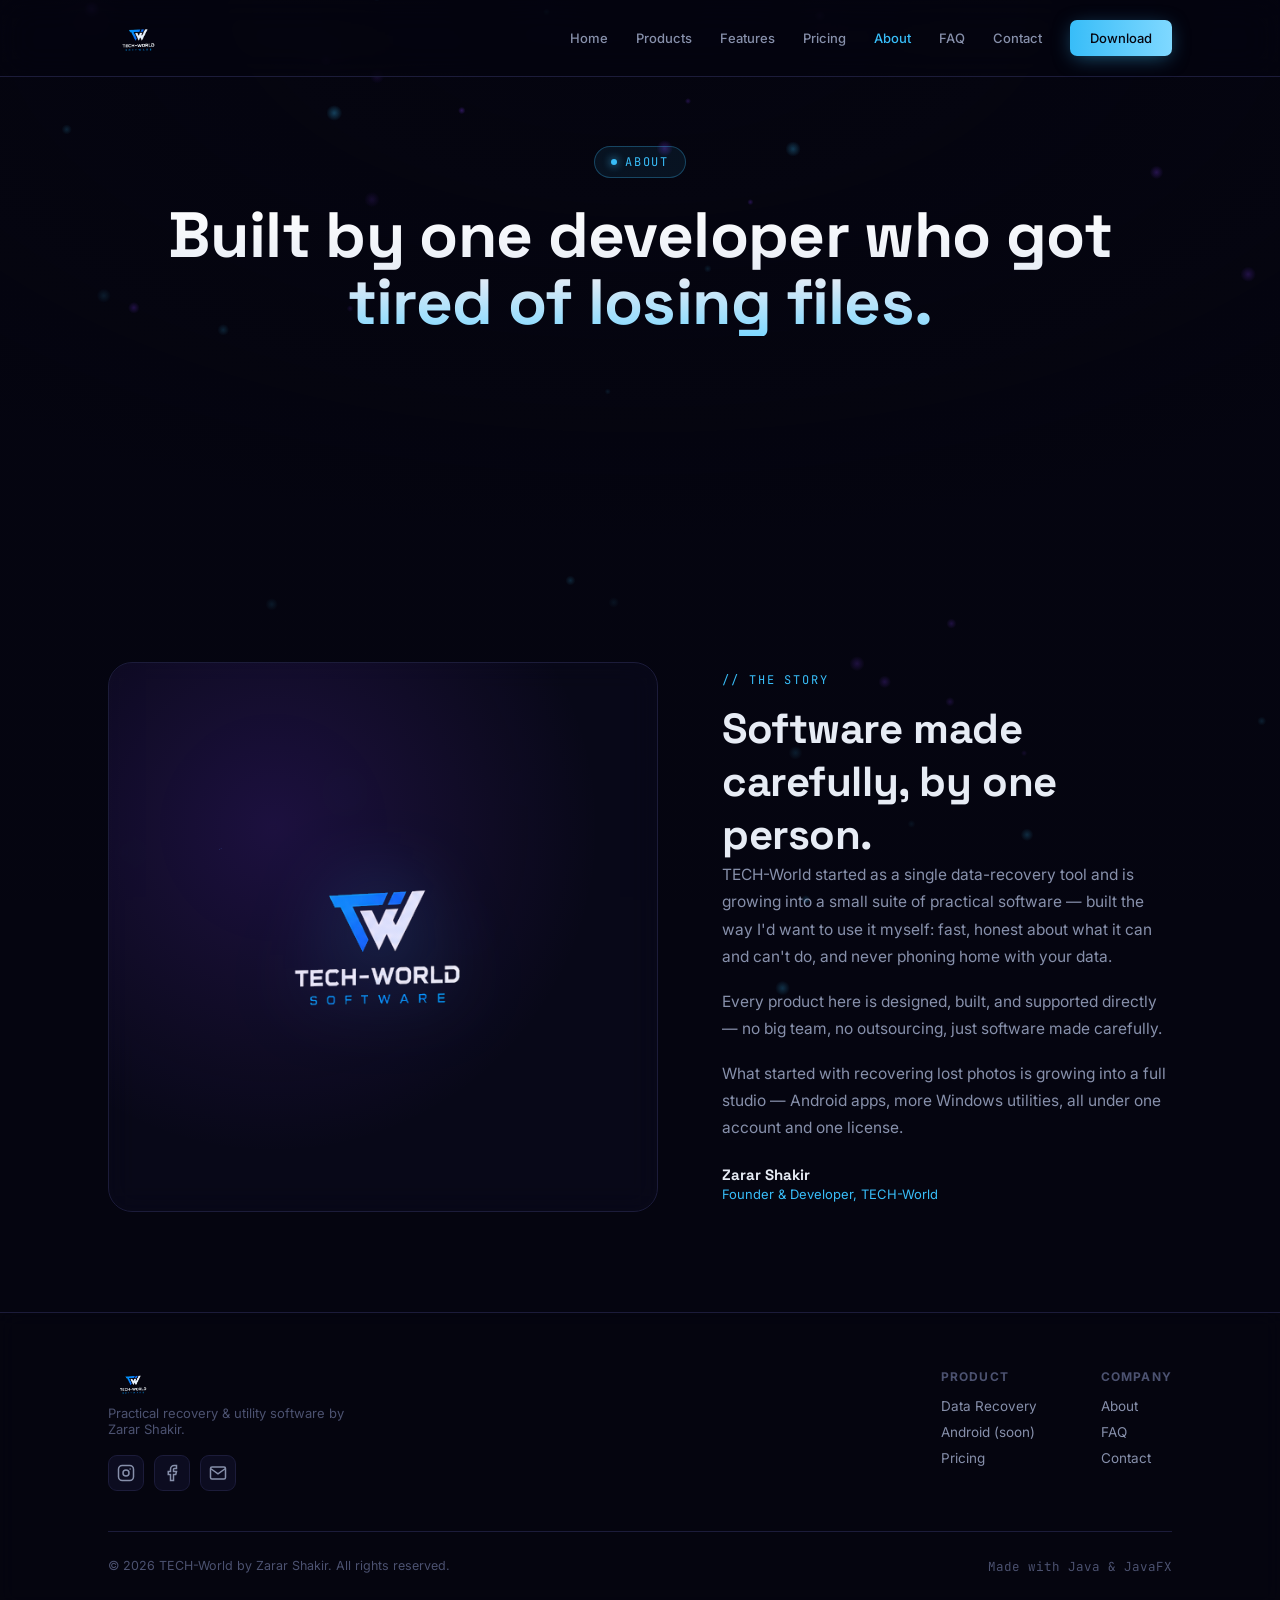
==== about.html @ 074204c4 "Add files via upload" ====
<!DOCTYPE html>
<html lang="en">
<head>
<meta charset="UTF-8" />
<meta name="viewport" content="width=device-width, initial-scale=1.0" />
<title>About — TECH-WORLD</title>
<meta name="description" content="About Zarar Shakir and TECH-World." />
<link rel="stylesheet" href="styles.css" />

</head>
<body>
<canvas id="neuralCanvas"></canvas>
<div class="page-vignette"></div>
<nav>
  <div class="wrap">
    <a href="index.html" class="nav-brand">
      <img src="logo-tw.png" alt="TECH-WORLD logo" />
    </a>
    <button class="nav-toggle" onclick="toggleNav()">&#9776;</button>
    <div class="nav-links">
      <a href="index.html">Home</a>
      <a href="products.html">Products</a>
      <a href="features.html">Features</a>
      <a href="pricing.html">Pricing</a>
      <a href="about.html" class="active">About</a>
      <a href="faq.html">FAQ</a>
      <a href="contact.html">Contact</a>
      <a href="download.html" class="nav-cta">Download</a>
    </div>
  </div>
</nav>

<section class="page-hero">
  <div class="wrap">
    <div class="eyebrow reveal"><span class="dot"></span> ABOUT</div>
    <h1 class="reveal">Built by one developer who got tired of losing files.</h1>
  </div>
</section>
<section>
  <div class="wrap">
    <div class="about-wrap">
      <div class="about-visual reveal-l">
        <img src="logo-tw.png" alt="TECH-WORLD emblem" />
      </div>
      <div class="about-text reveal-r">
        <span class="section-label">// The story</span>
        <h2 class="section-title">Software made carefully, by one person.</h2>
        <p>TECH-World started as a single data-recovery tool and is growing into a small suite of practical software — built the way I'd want to use it myself: fast, honest about what it can and can't do, and never phoning home with your data.</p>
        <p>Every product here is designed, built, and supported directly — no big team, no outsourcing, just software made carefully.</p>
        <p>What started with recovering lost photos is growing into a full studio — Android apps, more Windows utilities, all under one account and one license.</p>
        <div class="name">Zarar Shakir</div>
        <div class="role">Founder &amp; Developer, TECH-World</div>
      </div>
    </div>
  </div>
</section>

<footer>
  <div class="wrap">
    <div class="footer-top">
      <div>
        <a href="index.html" class="footer-brand">
          <img src="logo-tw.png" alt="TECH-WORLD logo" />
        </a>
        <p class="footer-tagline">Practical recovery &amp; utility software by Zarar Shakir.</p>
        <div class="social-row">
          <a href="https://www.instagram.com/techworld._official?utm_source=ig_web_button_share_sheet&igsh=ZDNlZDc0MzIxNw==" target="_blank" rel="noopener" class="social-icon" aria-label="Instagram" title="Instagram">
            <svg width="18" height="18" viewBox="0 0 24 24" fill="none" stroke="currentColor" stroke-width="2"><rect x="2" y="2" width="20" height="20" rx="5"/><circle cx="12" cy="12" r="4"/><circle cx="17.5" cy="6.5" r="1" fill="currentColor" stroke="none"/></svg>
          </a>
          <a href="https://web.facebook.com/zarar.waleed.2025" target="_blank" rel="noopener" class="social-icon" aria-label="Facebook" title="Facebook">
            <svg width="18" height="18" viewBox="0 0 24 24" fill="none" stroke="currentColor" stroke-width="2"><path d="M18 2h-3a5 5 0 0 0-5 5v3H7v4h3v8h4v-8h3l1-4h-4V7a1 1 0 0 1 1-1h3z"/></svg>
          </a>
          <a href="mailto:techworld.official@outlook.com" class="social-icon" aria-label="Email" title="Email">
            <svg width="18" height="18" viewBox="0 0 24 24" fill="none" stroke="currentColor" stroke-width="2"><rect x="2" y="4" width="20" height="16" rx="2"/><path d="M2 6l10 7 10-7"/></svg>
          </a>
        </div>
      </div>
      <div class="footer-cols">
        <div class="footer-col">
          <h5>Product</h5>
          <a href="recovery.html">Data Recovery</a>
          <a href="android.html">Android (soon)</a>
          <a href="pricing.html">Pricing</a>
        </div>
        <div class="footer-col">
          <h5>Company</h5>
          <a href="about.html">About</a>
          <a href="faq.html">FAQ</a>
          <a href="mailto:techworld.official@outlook.com">Contact</a>
        </div>
      </div>
    </div>
    <div class="footer-bottom">
      <span>&copy; 2026 TECH-World by Zarar Shakir. All rights reserved.</span>
      <span class="mono">Made with Java &amp; JavaFX</span>
    </div>
  </div>
</footer>
<script src="main.js"></script>
</body>
</html>
---- styles.css ----
@import url('https://fonts.googleapis.com/css2?family=Space+Grotesk:wght@400;500;600;700;800&family=Inter:wght@400;500;600;700&family=JetBrains+Mono:wght@400;500&display=swap');

:root{
  --void: #050510; --panel: rgba(11,11,32,0.55); --panel-solid: #0b0b20;
  --panel-2: rgba(16,16,42,0.65); --line: #1c1c3a;
  --teal: #38bdf8; --teal-soft: #7fd8ff; --indigo: #7c3aed; --amber: #f5a524;
  --ink: #e7ecf5; --ink-dim: #8790ab; --ink-faint: #4c5270;
}
*{ margin:0; padding:0; box-sizing:border-box; }
html{ scroll-behavior:smooth; }
body{ background:var(--void); color:var(--ink); font-family:'Inter', sans-serif; overflow-x:hidden;
  animation:pageFadeIn .6s ease; }
@keyframes pageFadeIn{ from{ opacity:0; } to{ opacity:1; } }
::selection{ background:var(--teal); color:var(--void); }
a{ color:inherit; text-decoration:none; }
img{ max-width:100%; display:block; }
button{ font-family:inherit; }
h1,h2,h3{ font-family:'Space Grotesk', sans-serif; letter-spacing:-0.01em; }
.mono{ font-family:'JetBrains Mono', monospace; }
.wrap{ max-width:1120px; margin:0 auto; padding:0 28px; position:relative; z-index:2; }

#neuralCanvas{ position:fixed; inset:0; z-index:0; pointer-events:none; }
.page-vignette{ position:fixed; inset:0; z-index:1; pointer-events:none;
  background:radial-gradient(ellipse 80% 60% at 50% 0%, rgba(5,5,16,0) 0%, rgba(5,5,16,0.5) 100%); }

nav{ position:fixed; top:0; left:0; right:0; z-index:50; background:rgba(5,5,16,0.55);
  backdrop-filter:blur(16px); border-bottom:1px solid var(--line); }
nav .wrap{ display:flex; align-items:center; justify-content:space-between; height:76px; }
.nav-brand{ display:flex; align-items:center; gap:10px; }
.nav-brand img{ height:34px; width:auto; }
.nav-links{ display:flex; gap:28px; align-items:center; }
.nav-links a{ font-size:13px; color:var(--ink-dim); font-weight:500; transition:color .18s; white-space:nowrap; }
.nav-links a:hover, .nav-links a.active{ color:var(--teal); }
.nav-cta{ background:linear-gradient(90deg, var(--teal), var(--teal-soft)); color:var(--void) !important;
  font-weight:700; font-size:13px; padding:10px 20px; border-radius:7px;
  box-shadow:0 4px 20px -4px rgba(56,189,248,0.5); }
.nav-toggle{ display:none; background:none; border:1px solid var(--line); color:var(--ink); width:38px; height:38px; border-radius:8px; font-size:16px; cursor:pointer; }
@media (max-width:900px){
  .nav-links{ display:none; position:fixed; top:76px; left:0; right:0; background:var(--panel-solid);
    flex-direction:column; padding:20px 28px; border-bottom:1px solid var(--line); gap:16px; }
  .nav-links.open{ display:flex; }
  .nav-toggle{ display:block; }
}

.page-hero{ position:relative; min-height:52vh; display:flex; align-items:center; padding-top:76px; }
.page-hero .wrap{ padding:70px 28px; text-align:center; }
.eyebrow{ display:inline-flex; align-items:center; gap:8px; font-family:'JetBrains Mono', monospace;
  font-size:12px; letter-spacing:0.14em; color:var(--teal); text-transform:uppercase;
  background:rgba(56,189,248,0.08); border:1px solid rgba(56,189,248,0.3); padding:7px 16px;
  border-radius:20px; margin-bottom:24px; animation:floaty 4s ease-in-out infinite; }
.eyebrow .dot{ width:6px; height:6px; border-radius:50%; background:var(--teal); box-shadow:0 0 8px var(--teal); animation:pulse 1.6s infinite; }
@keyframes pulse{ 0%,100%{opacity:1;} 50%{opacity:.3;} }
@keyframes floaty{ 0%,100%{ transform:translateY(0); } 50%{ transform:translateY(-6px); } }

.page-hero h1{ font-size:clamp(36px, 6vw, 64px); font-weight:800; line-height:1.05;
  background:linear-gradient(180deg, #fff 0%, var(--ink) 55%, var(--teal-soft) 100%);
  -webkit-background-clip:text; background-clip:text; color:transparent; }
.page-hero .sub{ max-width:620px; margin:22px auto 0; font-size:16.5px; line-height:1.65; color:var(--ink-dim); }

.hero{ position:relative; min-height:100vh; display:flex; align-items:center; }
.hero .wrap{ padding-top:100px; padding-bottom:80px; text-align:center; }
.hero h1{ font-size:clamp(42px, 7vw, 84px); font-weight:800; line-height:1.02;
  background:linear-gradient(180deg, #fff 0%, var(--ink) 55%, var(--teal-soft) 100%);
  -webkit-background-clip:text; background-clip:text; color:transparent; }
.hero .sub{ max-width:600px; margin:26px auto 0; font-size:17px; line-height:1.65; color:var(--ink-dim); }
.hero-stats{ display:flex; gap:48px; justify-content:center; margin-top:72px; flex-wrap:wrap; }
.hero-stat b{ display:block; font-family:'Space Grotesk',sans-serif; font-size:26px; color:var(--ink); }
.hero-stat span{ font-size:12px; color:var(--ink-faint); text-transform:uppercase; letter-spacing:0.08em; }

.scroll-hint{ position:absolute; bottom:36px; left:50%; transform:translateX(-50%); text-align:center;
  cursor:pointer; opacity:0.75; transition:opacity .2s; }
.scroll-hint:hover{ opacity:1; }
.scroll-hint span{ font-size:11px; color:var(--ink-faint); text-transform:uppercase; letter-spacing:0.1em; display:block; margin-bottom:8px; }
.scroll-hint kbd{ background:var(--panel-2); border:1px solid var(--line); border-radius:4px; padding:2px 7px; font-family:'JetBrains Mono',monospace; color:var(--teal); }
.scroll-hint-arrow{ color:var(--teal); font-size:14px; animation:bounce 1.8s ease-in-out infinite; }
@keyframes bounce{ 0%,100%{ transform:translateY(0); } 50%{ transform:translateY(8px); } }

.slide-transition-overlay{ position:fixed; inset:0; z-index:200; background:var(--void); opacity:0;
  pointer-events:none; transition:opacity .35s ease; }
.slide-transition-overlay.active{ opacity:1; }

.hero-ctas{ display:flex; gap:16px; justify-content:center; margin-top:40px; flex-wrap:wrap; }
.btn-primary, .btn-ghost{ font-weight:600; font-size:14.5px; padding:15px 32px; border-radius:8px;
  cursor:pointer; display:inline-flex; align-items:center; gap:8px;
  transition:transform .25s ease, box-shadow .25s ease; border:none; }
.btn-primary{ background:linear-gradient(90deg, var(--teal), var(--teal-soft)); color:var(--void);
  box-shadow:0 0 0 1px rgba(56,189,248,0.4), 0 8px 30px -8px rgba(56,189,248,0.6); }
.btn-primary:hover{ transform:translateY(-3px) scale(1.02); box-shadow:0 0 0 1px rgba(56,189,248,0.6), 0 16px 40px -8px rgba(56,189,248,0.8); }
.btn-ghost{ background:rgba(255,255,255,0.03); border:1px solid var(--line) !important; color:var(--ink); }
.btn-ghost:hover{ border-color:var(--teal) !important; color:var(--teal); transform:translateY(-2px); }

.reveal{ opacity:0; transform:translateY(28px); transition:opacity .7s ease, transform .7s ease; }
.reveal.in{ opacity:1; transform:translateY(0); }
.reveal-l{ opacity:0; transform:translateX(-32px); transition:opacity .7s ease, transform .7s ease; }
.reveal-l.in{ opacity:1; transform:translateX(0); }
.reveal-r{ opacity:0; transform:translateX(32px); transition:opacity .7s ease, transform .7s ease; }
.reveal-r.in{ opacity:1; transform:translateX(0); }

section{ position:relative; padding:100px 0; }
.section-label{ font-family:'JetBrains Mono', monospace; font-size:12px; letter-spacing:0.16em;
  color:var(--teal); text-transform:uppercase; margin-bottom:14px; display:block; }
.section-title{ font-size:clamp(28px,4vw,42px); font-weight:700; max-width:640px; }
.section-desc{ color:var(--ink-dim); font-size:16px; max-width:560px; margin-top:16px; line-height:1.6; }
.center{ text-align:center; margin-left:auto; margin-right:auto; }

.products-grid{ display:grid; grid-template-columns:repeat(auto-fit, minmax(320px,1fr)); gap:24px; margin-top:56px; perspective:1200px; }
.product-card{ background:linear-gradient(180deg, var(--panel), var(--panel-2)); backdrop-filter:blur(14px);
  border:1px solid var(--line); border-radius:16px; padding:32px; position:relative; overflow:hidden;
  cursor:pointer; transform-style:preserve-3d; transition:border-color .25s, box-shadow .25s; will-change:transform; }
.product-card:hover{ border-color:rgba(56,189,248,0.45); box-shadow:0 20px 50px -20px rgba(56,189,248,0.35); }
.product-card.featured{ border-color:rgba(56,189,248,0.35); }
.product-card.featured::before{ content:""; position:absolute; top:0; left:0; right:0; height:3px;
  background:linear-gradient(90deg, var(--teal), var(--indigo)); }
.product-icon{ width:52px; height:52px; border-radius:12px; background:var(--panel-2); border:1px solid var(--line);
  display:flex; align-items:center; justify-content:center; font-size:24px; margin-bottom:20px; transform:translateZ(30px); }
.product-card h3{ font-size:20px; margin-bottom:8px; transform:translateZ(20px); }
.product-status{ display:inline-block; font-family:'JetBrains Mono',monospace; font-size:10.5px; letter-spacing:0.1em;
  text-transform:uppercase; padding:4px 10px; border-radius:12px; margin-bottom:14px; }
.status-live{ background:rgba(52,211,153,0.12); color:#34d399; border:1px solid rgba(52,211,153,0.3); }
.status-soon{ background:rgba(245,165,36,0.12); color:var(--amber); border:1px solid rgba(245,165,36,0.3); }
.product-card p{ color:var(--ink-dim); font-size:14px; line-height:1.6; margin-bottom:22px; }
.product-link{ font-size:13.5px; font-weight:600; color:var(--teal); display:inline-flex; align-items:center; gap:6px; }

.features-grid{ display:grid; grid-template-columns:repeat(auto-fit, minmax(260px,1fr)); gap:1px; margin-top:56px;
  background:var(--line); border:1px solid var(--line); border-radius:16px; overflow:hidden; }
.feature-item{ background:rgba(5,5,16,0.55); backdrop-filter:blur(10px); padding:30px 26px; transition:background .25s, transform .25s; }
.feature-item:hover{ background:rgba(11,11,32,0.75); transform:translateY(-3px); }
.feature-item .f-icon{ font-size:26px; margin-bottom:14px; }
.feature-item h4{ font-size:15px; font-weight:600; margin-bottom:8px; }
.feature-item p{ font-size:13.5px; color:var(--ink-dim); line-height:1.6; }

.pricing-grid{ display:grid; grid-template-columns:repeat(auto-fit, minmax(300px,1fr)); gap:24px; margin-top:56px; }
.price-card{ background:var(--panel); backdrop-filter:blur(14px); border:1px solid var(--line); border-radius:16px;
  padding:36px; transition:transform .25s; position:relative; }
.price-card:hover{ transform:translateY(-4px); }
.price-card.highlight{ border-color:var(--teal); background:linear-gradient(180deg, rgba(56,189,248,0.08), var(--panel) 60%); }
.price-badge{ position:absolute; top:-13px; left:36px; background:var(--teal); color:var(--void); font-size:11px;
  font-weight:700; padding:4px 12px; border-radius:12px; letter-spacing:0.04em; }
.price-card h3{ font-size:18px; margin-bottom:6px; }
.price-card .price{ font-family:'Space Grotesk',sans-serif; font-size:36px; font-weight:700; margin:18px 0 4px; }
.price-card .price span{ font-size:14px; color:var(--ink-dim); font-weight:500; }
.price-card ul{ list-style:none; margin-top:24px; display:flex; flex-direction:column; gap:12px; }
.price-card li{ font-size:14px; color:var(--ink-dim); display:flex; align-items:flex-start; gap:10px; }
.price-card li b{ color:var(--ink); font-weight:500; }
.check{ color:var(--teal); flex-shrink:0; }

/* subscription calculator */
.calc-card{ background:var(--panel); backdrop-filter:blur(16px); border:1px solid var(--line); border-radius:20px;
  padding:44px; max-width:560px; margin:56px auto 0; }
.duration-options{ display:grid; grid-template-columns:repeat(2, 1fr); gap:12px; margin:24px 0 32px; }
.duration-opt{ background:var(--panel-2); border:1px solid var(--line); border-radius:12px; padding:16px;
  text-align:center; cursor:pointer; transition:.2s; }
.duration-opt:hover{ border-color:rgba(56,189,248,0.4); }
.duration-opt.selected{ border-color:var(--teal); background:rgba(56,189,248,0.1); }
.duration-opt .d-label{ font-weight:600; font-size:14px; }
.duration-opt .d-save{ font-size:11px; color:var(--amber); margin-top:4px; }
.calc-total{ text-align:center; padding:28px 0; border-top:1px solid var(--line); border-bottom:1px solid var(--line); margin-bottom:28px; }
.calc-total .amount{ font-family:'Space Grotesk',sans-serif; font-size:48px; font-weight:800; color:var(--teal); }
.calc-total .period{ font-size:13px; color:var(--ink-dim); margin-top:6px; }

.about-wrap{ display:grid; grid-template-columns:1.1fr 0.9fr; gap:64px; align-items:center; margin-top:56px; }
.about-visual{ aspect-ratio:1; border-radius:24px; background:var(--panel); backdrop-filter:blur(14px);
  border:1px solid var(--line); display:flex; align-items:center; justify-content:center; position:relative; overflow:hidden; }
.about-visual img{ width:60%; filter:drop-shadow(0 0 40px rgba(56,189,248,0.35)); }
.about-visual::after{ content:""; position:absolute; inset:0;
  background:radial-gradient(circle at 30% 30%, rgba(124,58,237,0.18), transparent 60%); }
.about-text p{ color:var(--ink-dim); font-size:15.5px; line-height:1.75; margin-bottom:18px; }
.about-text .name{ font-family:'Space Grotesk',sans-serif; font-size:15px; font-weight:700; color:var(--ink); margin-top:24px; }
.about-text .role{ font-size:13px; color:var(--teal); margin-top:2px; }
@media (max-width:820px){ .about-wrap{ grid-template-columns:1fr; } }

.faq-list{ max-width:760px; margin:56px auto 0; display:flex; flex-direction:column; gap:12px; }
.faq-item{ background:var(--panel); backdrop-filter:blur(12px); border:1px solid var(--line); border-radius:12px; overflow:hidden; }
.faq-q{ padding:20px 24px; cursor:pointer; display:flex; justify-content:space-between; align-items:center; font-weight:600; font-size:15px; }
.faq-q .arrow{ transition:transform .3s; color:var(--teal); }
.faq-item.open .faq-q .arrow{ transform:rotate(180deg); }
.faq-a{ max-height:0; overflow:hidden; transition:max-height .35s ease; }
.faq-item.open .faq-a{ max-height:220px; }
.faq-a p{ padding:0 24px 20px; color:var(--ink-dim); font-size:14px; line-height:1.65; }

.contact-grid{ display:grid; grid-template-columns:1fr 1fr; gap:48px; margin-top:56px; }
.contact-card{ background:var(--panel); backdrop-filter:blur(14px); border:1px solid var(--line); border-radius:16px; padding:32px; }
.contact-row{ display:flex; align-items:center; gap:16px; padding:16px 0; border-bottom:1px solid var(--line); }
.contact-row:last-child{ border-bottom:none; }
.contact-row .c-icon{ width:44px; height:44px; border-radius:10px; background:var(--panel-2); border:1px solid var(--line);
  display:flex; align-items:center; justify-content:center; flex-shrink:0; }
.contact-row b{ display:block; font-size:14px; }
.contact-row span{ font-size:13px; color:var(--ink-dim); }
.contact-form input, .contact-form textarea{ width:100%; background:var(--panel-2); border:1px solid var(--line);
  border-radius:8px; color:var(--ink); padding:13px; font-family:inherit; font-size:14px; margin-bottom:14px; }
.contact-form textarea{ min-height:120px; resize:vertical; }
.contact-form input:focus, .contact-form textarea:focus{ outline:none; border-color:var(--teal); }
@media (max-width:820px){ .contact-grid{ grid-template-columns:1fr; } }

.download-cards{ display:grid; grid-template-columns:repeat(auto-fit, minmax(280px,1fr)); gap:24px; margin-top:56px; }
.dl-card{ background:var(--panel); backdrop-filter:blur(14px); border:1px solid var(--line); border-radius:16px; padding:36px; text-align:center; transition:transform .25s; }
.dl-card:hover{ transform:translateY(-4px); }
.dl-card .dl-big-icon{ font-size:44px; margin-bottom:18px; }
.dl-card h3{ font-size:19px; margin-bottom:8px; }
.dl-card p{ color:var(--ink-dim); font-size:13.5px; margin-bottom:22px; }

footer{ border-top:1px solid var(--line); padding:56px 0 34px; background:rgba(5,5,16,0.4); backdrop-filter:blur(10px); }
.footer-top{ display:flex; justify-content:space-between; flex-wrap:wrap; gap:32px; margin-bottom:40px; }
.footer-brand{ display:flex; align-items:center; gap:10px; }
.footer-brand img{ height:28px; width:auto; }
.footer-tagline{ color:var(--ink-faint); font-size:13px; margin-top:8px; max-width:260px; }
.social-row{ display:flex; gap:10px; margin-top:18px; }
.social-icon{ width:36px; height:36px; border-radius:9px; background:var(--panel-2); border:1px solid var(--line);
  display:flex; align-items:center; justify-content:center; color:var(--ink-dim); transition:.2s; }
.social-icon:hover{ color:var(--teal); border-color:var(--teal); transform:translateY(-2px); }
.footer-cols{ display:flex; gap:64px; flex-wrap:wrap; }
.footer-col h5{ font-size:12px; text-transform:uppercase; letter-spacing:0.1em; color:var(--ink-faint); margin-bottom:14px; }
.footer-col a{ display:block; font-size:13.5px; color:var(--ink-dim); margin-bottom:10px; }
.footer-col a:hover{ color:var(--teal); }
.footer-bottom{ border-top:1px solid var(--line); padding-top:26px; display:flex; justify-content:space-between;
  flex-wrap:wrap; gap:12px; font-size:12.5px; color:var(--ink-faint); }

.modal-backdrop{ position:fixed; inset:0; z-index:100; background:rgba(2,2,8,0.75); backdrop-filter:blur(6px);
  display:none; align-items:center; justify-content:center; padding:24px; }
.modal-backdrop.open{ display:flex; }
.modal-box{ background:var(--panel-solid); border:1px solid var(--line); border-radius:18px; max-width:640px;
  width:100%; max-height:86vh; overflow-y:auto; position:relative; box-shadow:0 40px 100px -20px rgba(0,0,0,0.7);
  animation:modalIn .35s ease; }
@keyframes modalIn{ from{ opacity:0; transform:scale(0.94) translateY(10px);} to{ opacity:1; transform:scale(1) translateY(0);} }
.modal-close{ position:absolute; top:18px; right:18px; width:34px; height:34px; border-radius:50%;
  background:var(--panel-2); border:1px solid var(--line); color:var(--ink-dim); display:flex; align-items:center;
  justify-content:center; cursor:pointer; font-size:16px; transition:.2s; }
.modal-close:hover{ color:var(--ink); border-color:var(--teal); }
.modal-header{ padding:40px 40px 24px; border-bottom:1px solid var(--line); }
.modal-header .product-icon{ margin-bottom:18px; }
.modal-header h2{ font-size:26px; margin-bottom:10px; }
.modal-header p{ color:var(--ink-dim); font-size:14.5px; line-height:1.65; }
.modal-body{ padding:32px 40px 40px; }
.modal-body h4{ font-size:12px; text-transform:uppercase; letter-spacing:0.1em; color:var(--ink-faint); margin-bottom:14px; }
.modal-feature-list{ list-style:none; display:flex; flex-direction:column; gap:10px; margin-bottom:32px; }
.modal-feature-list li{ font-size:14px; color:var(--ink-dim); display:flex; gap:10px; }
.download-row{ display:flex; gap:14px; flex-wrap:wrap; }
.download-btn{ flex:1; min-width:220px; display:flex; align-items:center; gap:14px; background:var(--panel-2);
  border:1px solid var(--line); border-radius:12px; padding:16px 20px; cursor:pointer; transition:.2s; }
.download-btn:hover{ border-color:var(--teal); transform:translateY(-2px); }
.download-btn.disabled{ opacity:0.45; cursor:not-allowed; }
.download-btn.disabled:hover{ transform:none; border-color:var(--line); }
.download-btn .dl-icon{ font-size:24px; }
.download-btn .dl-text b{ display:block; font-size:14px; }
.download-btn .dl-text span{ font-size:11.5px; color:var(--ink-faint); }

#licenseModal .modal-header{ text-align:center; }
.license-input{ width:100%; background:var(--panel-2); border:1px solid var(--line); border-radius:8px;
  color:var(--ink); padding:14px; font-family:'JetBrains Mono',monospace; font-size:12.5px; resize:vertical; min-height:90px; }
.license-input:focus{ outline:none; border-color:var(--teal); }
.license-status{ margin-top:14px; font-size:13px; min-height:20px; }
.license-status.ok{ color:#34d399; }
.license-status.err{ color:#ef4a6b; }
.modal-actions{ margin-top:22px; display:flex; gap:12px; }

@media (prefers-reduced-motion: reduce){ * { animation-duration: 0.01ms !important; transition-duration: 0.01ms !important; } }
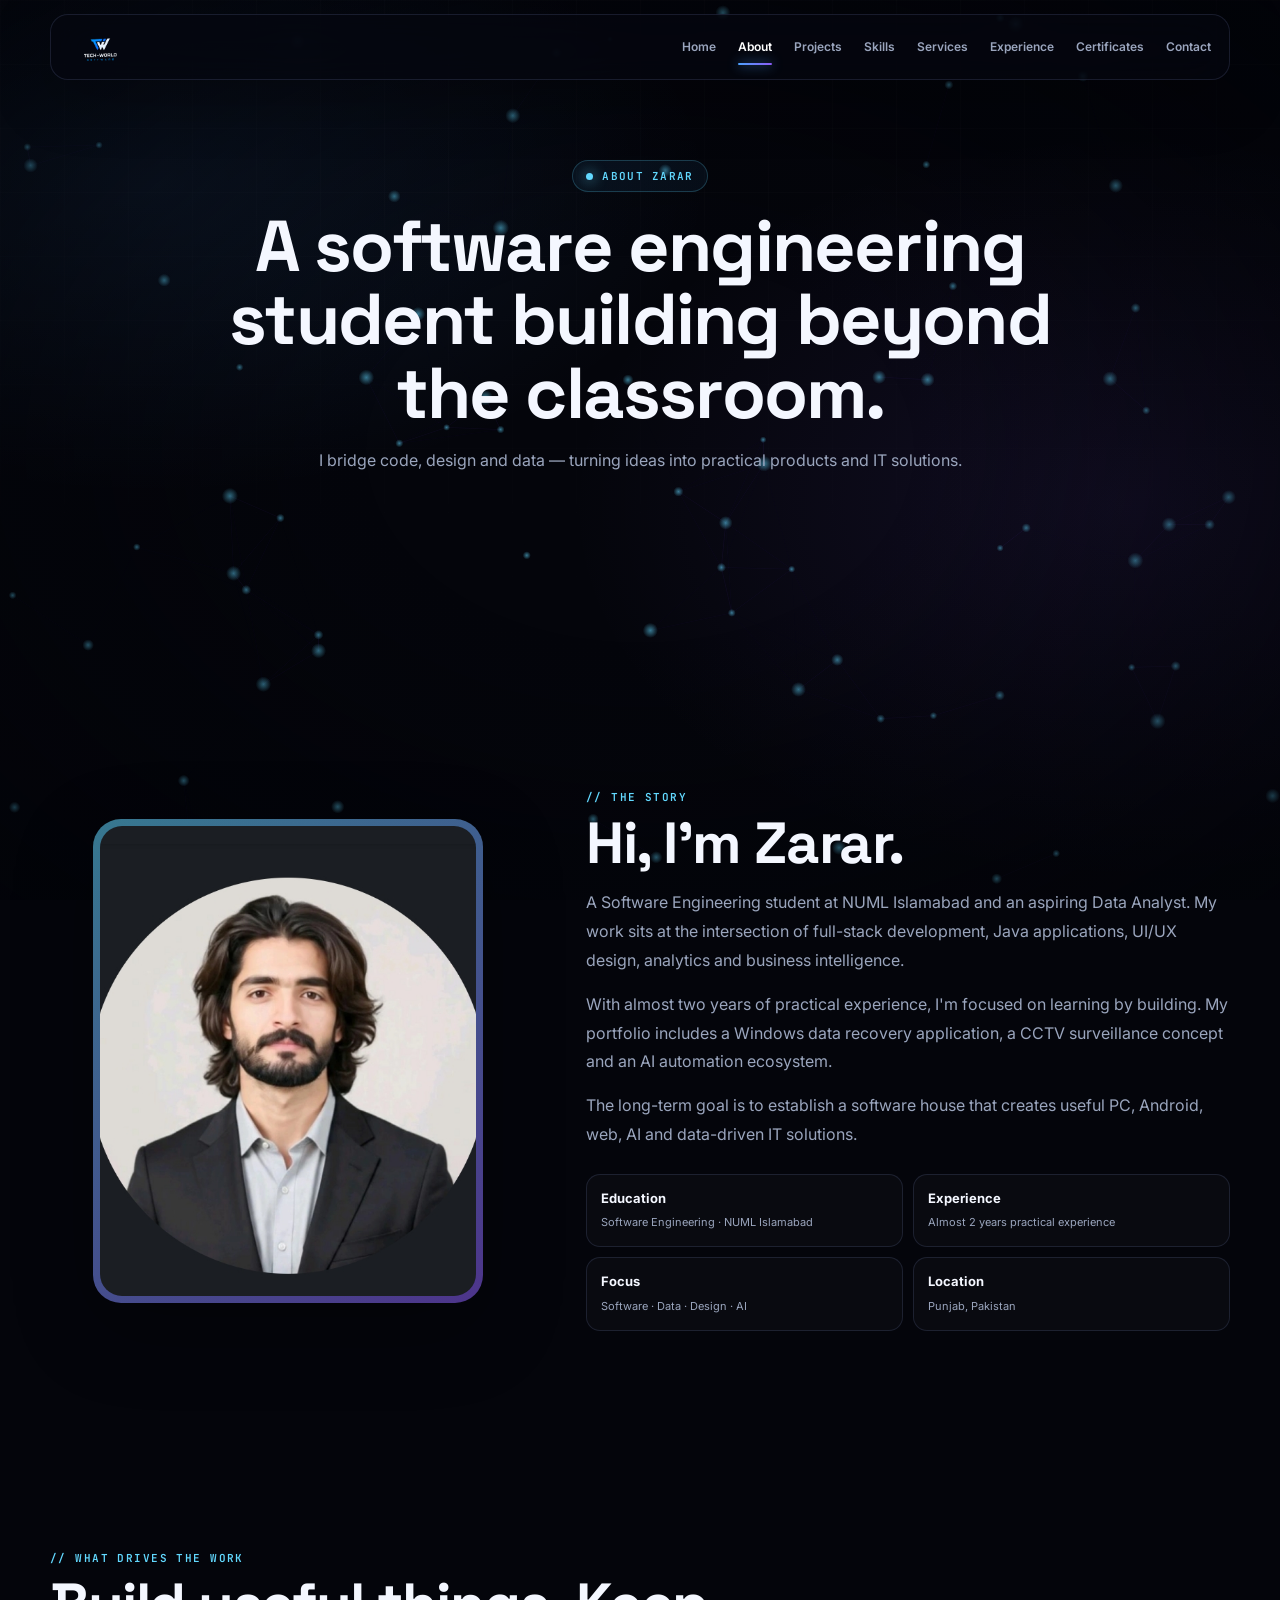
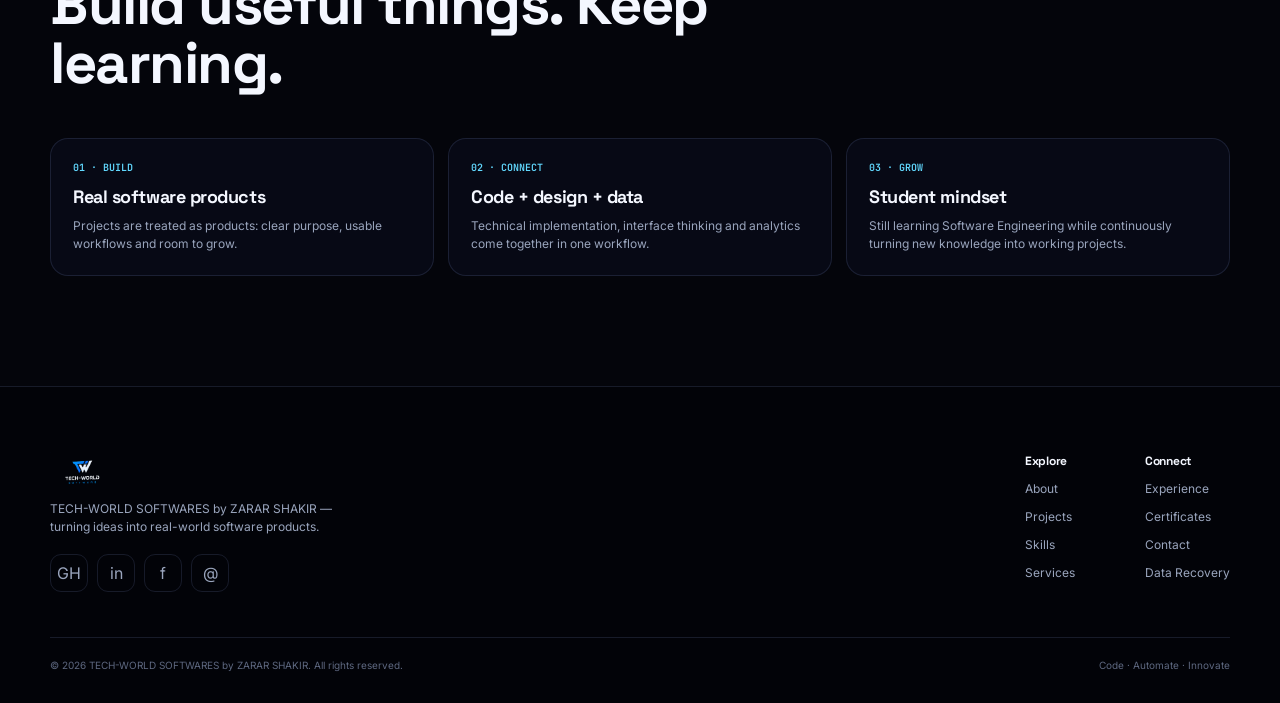
==== commit 408ae418: "Files Updated" ====
--- a/about.html
+++ b/about.html
@@ -1,101 +1,28 @@
-<!DOCTYPE html>
-<html lang="en">
-<head>
-<meta charset="UTF-8" />
-<meta name="viewport" content="width=device-width, initial-scale=1.0" />
-<title>About — TECH-WORLD</title>
-<meta name="description" content="About Zarar Shakir and TECH-World." />
-<link rel="stylesheet" href="styles.css" />
-
-</head>
-<body>
-<canvas id="neuralCanvas"></canvas>
-<div class="page-vignette"></div>
-<nav>
-  <div class="wrap">
-    <a href="index.html" class="nav-brand">
-      <img src="logo-tw.png" alt="TECH-WORLD logo" />
-    </a>
-    <button class="nav-toggle" onclick="toggleNav()">&#9776;</button>
-    <div class="nav-links">
-      <a href="index.html">Home</a>
-      <a href="products.html">Products</a>
-      <a href="features.html">Features</a>
-      <a href="pricing.html">Pricing</a>
-      <a href="about.html" class="active">About</a>
-      <a href="faq.html">FAQ</a>
-      <a href="contact.html">Contact</a>
-      <a href="download.html" class="nav-cta">Download</a>
-    </div>
-  </div>
-</nav>
-
-<section class="page-hero">
-  <div class="wrap">
-    <div class="eyebrow reveal"><span class="dot"></span> ABOUT</div>
-    <h1 class="reveal">Built by one developer who got tired of losing files.</h1>
-  </div>
-</section>
-<section>
-  <div class="wrap">
-    <div class="about-wrap">
-      <div class="about-visual reveal-l">
-        <img src="logo-tw.png" alt="TECH-WORLD emblem" />
-      </div>
-      <div class="about-text reveal-r">
-        <span class="section-label">// The story</span>
-        <h2 class="section-title">Software made carefully, by one person.</h2>
-        <p>TECH-World started as a single data-recovery tool and is growing into a small suite of practical software — built the way I'd want to use it myself: fast, honest about what it can and can't do, and never phoning home with your data.</p>
-        <p>Every product here is designed, built, and supported directly — no big team, no outsourcing, just software made carefully.</p>
-        <p>What started with recovering lost photos is growing into a full studio — Android apps, more Windows utilities, all under one account and one license.</p>
-        <div class="name">Zarar Shakir</div>
-        <div class="role">Founder &amp; Developer, TECH-World</div>
-      </div>
-    </div>
-  </div>
-</section>
-
-<footer>
-  <div class="wrap">
-    <div class="footer-top">
-      <div>
-        <a href="index.html" class="footer-brand">
-          <img src="logo-tw.png" alt="TECH-WORLD logo" />
-        </a>
-        <p class="footer-tagline">Practical recovery &amp; utility software by Zarar Shakir.</p>
-        <div class="social-row">
-          <a href="https://www.instagram.com/techworld._official?utm_source=ig_web_button_share_sheet&igsh=ZDNlZDc0MzIxNw==" target="_blank" rel="noopener" class="social-icon" aria-label="Instagram" title="Instagram">
-            <svg width="18" height="18" viewBox="0 0 24 24" fill="none" stroke="currentColor" stroke-width="2"><rect x="2" y="2" width="20" height="20" rx="5"/><circle cx="12" cy="12" r="4"/><circle cx="17.5" cy="6.5" r="1" fill="currentColor" stroke="none"/></svg>
-          </a>
-          <a href="https://web.facebook.com/zarar.waleed.2025" target="_blank" rel="noopener" class="social-icon" aria-label="Facebook" title="Facebook">
-            <svg width="18" height="18" viewBox="0 0 24 24" fill="none" stroke="currentColor" stroke-width="2"><path d="M18 2h-3a5 5 0 0 0-5 5v3H7v4h3v8h4v-8h3l1-4h-4V7a1 1 0 0 1 1-1h3z"/></svg>
-          </a>
-          <a href="mailto:techworld.official@outlook.com" class="social-icon" aria-label="Email" title="Email">
-            <svg width="18" height="18" viewBox="0 0 24 24" fill="none" stroke="currentColor" stroke-width="2"><rect x="2" y="4" width="20" height="16" rx="2"/><path d="M2 6l10 7 10-7"/></svg>
-          </a>
-        </div>
-      </div>
-      <div class="footer-cols">
-        <div class="footer-col">
-          <h5>Product</h5>
-          <a href="recovery.html">Data Recovery</a>
-          <a href="android.html">Android (soon)</a>
-          <a href="pricing.html">Pricing</a>
-        </div>
-        <div class="footer-col">
-          <h5>Company</h5>
-          <a href="about.html">About</a>
-          <a href="faq.html">FAQ</a>
-          <a href="mailto:techworld.official@outlook.com">Contact</a>
-        </div>
-      </div>
-    </div>
-    <div class="footer-bottom">
-      <span>&copy; 2026 TECH-World by Zarar Shakir. All rights reserved.</span>
-      <span class="mono">Made with Java &amp; JavaFX</span>
-    </div>
-  </div>
-</footer>
-<script src="main.js"></script>
-</body>
-</html>+<!DOCTYPE html><html lang="en"><head><meta charset="UTF-8"><meta name="viewport" content="width=device-width,initial-scale=1"><title>About Zarar | TECH-WORLD SOFTWARES</title><meta name="description" content="About Muhammad Zarar Waleed, Software Engineering student and product builder."><link rel="stylesheet" href="styles.css"></head><body><canvas id="neuralCanvas" aria-hidden="true"></canvas><div class="page-vignette"></div><nav><div class="wrap">
+<a class="nav-brand" href="index.html"><img src="logo-tw.png" alt="TECH-WORLD SOFTWARES"></a>
+<button class="nav-toggle" onclick="toggleNav()" aria-label="Open navigation">☰</button>
+<div class="nav-links">
+<a class="" href="index.html">Home</a>
+<a class="active" href="about.html">About</a>
+<a class="" href="products.html">Projects</a>
+<a class="" href="features.html">Skills</a>
+<a class="" href="services.html">Services</a>
+<a class="" href="experience.html">Experience</a>
+<a class="" href="certificates.html">Certificates</a>
+<a class="" href="contact.html">Contact</a>
+</div></div></nav><main>
+<section class="page-hero"><div class="wrap"><div class="eyebrow reveal"><span class="dot"></span> ABOUT ZARAR</div><h1 class="reveal">A software engineering student building beyond the classroom.</h1><p class="sub reveal">I bridge code, design and data — turning ideas into practical products and IT solutions.</p></div></section>
+<section><div class="wrap"><div class="about-grid"><div class="about-photo reveal-l"><img src="profile.jpg" alt="Muhammad Zarar Waleed"></div><div class="about-text reveal-r"><div class="section-label">// The story</div><h2 class="section-title">Hi, I'm Zarar.</h2><p>A Software Engineering student at NUML Islamabad and an aspiring Data Analyst. My work sits at the intersection of full-stack development, Java applications, UI/UX design, analytics and business intelligence.</p><p>With almost two years of practical experience, I'm focused on learning by building. My portfolio includes a Windows data recovery application, a CCTV surveillance concept and an AI automation ecosystem.</p><p>The long-term goal is to establish a software house that creates useful PC, Android, web, AI and data-driven IT solutions.</p><div class="about-points"><div class="about-point"><strong>Education</strong><span>Software Engineering · NUML Islamabad</span></div><div class="about-point"><strong>Experience</strong><span>Almost 2 years practical experience</span></div><div class="about-point"><strong>Focus</strong><span>Software · Data · Design · AI</span></div><div class="about-point"><strong>Location</strong><span>Punjab, Pakistan</span></div></div></div></div></div></section>
+<section><div class="wrap"><div class="section-head"><div class="section-label">// What drives the work</div><h2 class="section-title">Build useful things. Keep learning.</h2></div><div class="skill-grid"><div class="skill-card"><div class="mini">01 · Build</div><h3>Real software products</h3><p>Projects are treated as products: clear purpose, usable workflows and room to grow.</p></div><div class="skill-card"><div class="mini">02 · Connect</div><h3>Code + design + data</h3><p>Technical implementation, interface thinking and analytics come together in one workflow.</p></div><div class="skill-card"><div class="mini">03 · Grow</div><h3>Student mindset</h3><p>Still learning Software Engineering while continuously turning new knowledge into working projects.</p></div></div></div></section>
+</main><footer><div class="wrap"><div class="footer-top"><div>
+<a class="footer-brand" href="index.html"><img src="logo-tw.png" alt="TECH-WORLD SOFTWARES"></a>
+<p class="footer-tagline">TECH-WORLD SOFTWARES by ZARAR SHAKIR — turning ideas into real-world software products.</p>
+<div class="social-row">
+<a class="social-icon" href="https://github.com/TechWorldSoftwares/TechWorldSoftwares.github.io" target="_blank" rel="noopener" aria-label="GitHub">GH</a>
+<a class="social-icon" href="https://www.linkedin.com/in/m-zarar-waleed-9b4a78322" target="_blank" rel="noopener" aria-label="LinkedIn">in</a>
+<a class="social-icon" href="https://web.facebook.com/zarar.waleed.2025" target="_blank" rel="noopener" aria-label="Facebook">f</a>
+<a class="social-icon" href="mailto:techworldsoftwares585@gmail.com" aria-label="Email">@</a>
+</div></div>
+<div class="footer-cols"><div class="footer-col"><h5>Explore</h5><a href="about.html">About</a><a href="products.html">Projects</a><a href="features.html">Skills</a><a href="services.html">Services</a></div>
+<div class="footer-col"><h5>Connect</h5><a href="experience.html">Experience</a><a href="certificates.html">Certificates</a><a href="contact.html">Contact</a><a href="recovery.html">Data Recovery</a></div></div></div>
+<div class="footer-bottom"><span>© 2026 TECH-WORLD SOFTWARES by ZARAR SHAKIR. All rights reserved.</span><span class="mono">Code · Automate · Innovate</span></div></div></footer><script src="main.js"></script></body></html>
--- a/styles.css
+++ b/styles.css
@@ -1,256 +1,161 @@
-@import url('https://fonts.googleapis.com/css2?family=Space+Grotesk:wght@400;500;600;700;800&family=Inter:wght@400;500;600;700&family=JetBrains+Mono:wght@400;500&display=swap');
+
+@import url('https://fonts.googleapis.com/css2?family=Space+Grotesk:wght@400;500;600;700&family=Inter:wght@400;500;600;700&family=JetBrains+Mono:wght@400;500&display=swap');
 
 :root{
-  --void: #050510; --panel: rgba(11,11,32,0.55); --panel-solid: #0b0b20;
-  --panel-2: rgba(16,16,42,0.65); --line: #1c1c3a;
-  --teal: #38bdf8; --teal-soft: #7fd8ff; --indigo: #7c3aed; --amber: #f5a524;
-  --ink: #e7ecf5; --ink-dim: #8790ab; --ink-faint: #4c5270;
+  --bg:#04050b;
+  --bg2:#070914;
+  --panel:rgba(10,13,28,.72);
+  --panel-solid:#0a0d1c;
+  --line:rgba(130,150,210,.16);
+  --text:#f4f7ff;
+  --muted:#9aa5bd;
+  --faint:#5e6880;
+  --blue:#4da3ff;
+  --cyan:#62d9ff;
+  --purple:#8b5cf6;
+  --violet:#b66dff;
+  --glow-blue:rgba(77,163,255,.28);
+  --glow-purple:rgba(139,92,246,.26);
 }
-*{ margin:0; padding:0; box-sizing:border-box; }
-html{ scroll-behavior:smooth; }
-body{ background:var(--void); color:var(--ink); font-family:'Inter', sans-serif; overflow-x:hidden;
-  animation:pageFadeIn .6s ease; }
-@keyframes pageFadeIn{ from{ opacity:0; } to{ opacity:1; } }
-::selection{ background:var(--teal); color:var(--void); }
-a{ color:inherit; text-decoration:none; }
-img{ max-width:100%; display:block; }
-button{ font-family:inherit; }
-h1,h2,h3{ font-family:'Space Grotesk', sans-serif; letter-spacing:-0.01em; }
-.mono{ font-family:'JetBrains Mono', monospace; }
-.wrap{ max-width:1120px; margin:0 auto; padding:0 28px; position:relative; z-index:2; }
+*{box-sizing:border-box;margin:0;padding:0}
+html{scroll-behavior:smooth}
+body{background:
+ radial-gradient(900px 500px at 12% 8%,rgba(77,163,255,.10),transparent 62%),
+ radial-gradient(900px 600px at 88% 22%,rgba(139,92,246,.10),transparent 62%),
+ var(--bg);color:var(--text);font-family:Inter,system-ui,sans-serif;overflow-x:hidden;line-height:1.5}
+body:before{content:"";position:fixed;inset:0;pointer-events:none;z-index:-1;background-image:linear-gradient(rgba(255,255,255,.018) 1px,transparent 1px),linear-gradient(90deg,rgba(255,255,255,.018) 1px,transparent 1px);background-size:64px 64px;mask-image:linear-gradient(to bottom,black,transparent 80%)}
+::selection{background:var(--purple);color:white}
+a{color:inherit;text-decoration:none}
+img{max-width:100%;display:block}
+button,input,textarea{font:inherit}
+h1,h2,h3,h4,h5{font-family:"Space Grotesk",sans-serif;letter-spacing:-.025em}
+.wrap{width:min(1180px,calc(100% - 40px));margin:auto;position:relative;z-index:2}
 
-#neuralCanvas{ position:fixed; inset:0; z-index:0; pointer-events:none; }
-.page-vignette{ position:fixed; inset:0; z-index:1; pointer-events:none;
-  background:radial-gradient(ellipse 80% 60% at 50% 0%, rgba(5,5,16,0) 0%, rgba(5,5,16,0.5) 100%); }
+#neuralCanvas{position:fixed;inset:0;width:100%;height:100%;z-index:0;pointer-events:none;opacity:.9}
+.page-vignette{position:fixed;inset:0;z-index:1;pointer-events:none;background:radial-gradient(ellipse at center,transparent 30%,rgba(2,3,8,.62) 100%)}
 
-nav{ position:fixed; top:0; left:0; right:0; z-index:50; background:rgba(5,5,16,0.55);
-  backdrop-filter:blur(16px); border-bottom:1px solid var(--line); }
-nav .wrap{ display:flex; align-items:center; justify-content:space-between; height:76px; }
-.nav-brand{ display:flex; align-items:center; gap:10px; }
-.nav-brand img{ height:34px; width:auto; }
-.nav-links{ display:flex; gap:28px; align-items:center; }
-.nav-links a{ font-size:13px; color:var(--ink-dim); font-weight:500; transition:color .18s; white-space:nowrap; }
-.nav-links a:hover, .nav-links a.active{ color:var(--teal); }
-.nav-cta{ background:linear-gradient(90deg, var(--teal), var(--teal-soft)); color:var(--void) !important;
-  font-weight:700; font-size:13px; padding:10px 20px; border-radius:7px;
-  box-shadow:0 4px 20px -4px rgba(56,189,248,0.5); }
-.nav-toggle{ display:none; background:none; border:1px solid var(--line); color:var(--ink); width:38px; height:38px; border-radius:8px; font-size:16px; cursor:pointer; }
-@media (max-width:900px){
-  .nav-links{ display:none; position:fixed; top:76px; left:0; right:0; background:var(--panel-solid);
-    flex-direction:column; padding:20px 28px; border-bottom:1px solid var(--line); gap:16px; }
-  .nav-links.open{ display:flex; }
-  .nav-toggle{ display:block; }
+nav{position:fixed;top:14px;left:0;right:0;z-index:100;padding:0 18px}
+nav .wrap{height:66px;padding:0 18px;display:flex;align-items:center;justify-content:space-between;border:1px solid var(--line);border-radius:18px;background:rgba(5,7,16,.66);backdrop-filter:blur(22px);box-shadow:0 16px 60px rgba(0,0,0,.25)}
+.nav-brand{display:flex;align-items:center;gap:10px;min-width:180px}
+.nav-brand img{height:35px;width:auto}
+.nav-links{display:flex;align-items:center;gap:22px}
+.nav-links a{font-size:12px;color:var(--muted);font-weight:600;transition:.25s;white-space:nowrap}
+.nav-links a:hover,.nav-links a.active{color:#fff}
+.nav-links a.active{position:relative}
+.nav-links a.active:after{content:"";position:absolute;left:0;right:0;bottom:-9px;height:2px;border-radius:2px;background:linear-gradient(90deg,var(--blue),var(--purple));box-shadow:0 0 12px var(--blue)}
+.nav-cta{padding:10px 15px;border-radius:11px!important;color:#fff!important;background:linear-gradient(135deg,var(--blue),var(--purple));box-shadow:0 8px 28px rgba(77,163,255,.22)}
+.nav-toggle{display:none;background:rgba(255,255,255,.04);border:1px solid var(--line);color:white;width:40px;height:40px;border-radius:11px;cursor:pointer}
+
+.hero{min-height:100vh;position:relative;display:flex;align-items:center;padding:125px 0 70px;overflow:hidden}
+.hero .wrap{display:grid;grid-template-columns:1.05fr .95fr;align-items:center;gap:30px}
+.hero-copy{position:relative;z-index:5}
+.eyebrow{display:inline-flex;align-items:center;gap:9px;padding:8px 13px;border:1px solid rgba(98,217,255,.22);background:rgba(77,163,255,.06);border-radius:999px;color:var(--cyan);font:600 11px "JetBrains Mono",monospace;letter-spacing:.12em;text-transform:uppercase}
+.eyebrow .dot{width:7px;height:7px;border-radius:50%;background:var(--cyan);box-shadow:0 0 14px var(--cyan);animation:pulse 1.7s infinite}
+@keyframes pulse{50%{opacity:.35;transform:scale(.75)}}
+.hero h1{font-size:clamp(48px,7vw,92px);line-height:.95;margin:22px 0 22px;font-weight:700;max-width:760px}
+.gradient-text{background:linear-gradient(100deg,#fff 18%,#a8d8ff 48%,#b88aff 90%);-webkit-background-clip:text;background-clip:text;color:transparent}
+.hero .sub{max-width:650px;color:var(--muted);font-size:17px;line-height:1.75}
+.hero-ctas{display:flex;gap:12px;flex-wrap:wrap;margin-top:30px}
+.btn-primary,.btn-ghost{display:inline-flex;align-items:center;justify-content:center;gap:8px;border-radius:12px;padding:13px 18px;border:1px solid transparent;cursor:pointer;transition:transform .25s,box-shadow .25s,border-color .25s;background:none;color:white}
+.btn-primary{background:linear-gradient(135deg,var(--blue),var(--purple));box-shadow:0 12px 35px rgba(77,163,255,.22);font-weight:700}
+.btn-ghost{border-color:var(--line);background:rgba(255,255,255,.035);color:var(--text)}
+.btn-primary:hover,.btn-ghost:hover{transform:translateY(-3px)}
+.btn-ghost:hover{border-color:rgba(98,217,255,.35);box-shadow:0 12px 30px rgba(77,163,255,.08)}
+.hero-stats{display:flex;gap:10px;flex-wrap:wrap;margin-top:42px}
+.hero-stat{min-width:120px;padding:13px 15px;border:1px solid var(--line);border-radius:14px;background:rgba(255,255,255,.025);backdrop-filter:blur(10px)}
+.hero-stat b{display:block;font:700 22px "Space Grotesk";color:#fff}
+.hero-stat span{display:block;margin-top:2px;font-size:10px;color:var(--faint);text-transform:uppercase;letter-spacing:.08em}
+
+.hero-stage{min-height:620px;position:relative;display:grid;place-items:center}
+#hero3d{position:absolute;inset:0;z-index:2}
+#hero3d canvas{width:100%!important;height:100%!important;display:block}
+.profile-hero-card{position:relative;z-index:5;width:min(330px,70vw);aspect-ratio:1;border-radius:50%;padding:9px;background:linear-gradient(145deg,rgba(98,217,255,.75),rgba(139,92,246,.75));box-shadow:0 0 70px rgba(77,163,255,.18),0 0 100px rgba(139,92,246,.15);animation:float 6s ease-in-out infinite}
+.profile-hero-card:before{content:"";position:absolute;inset:-22px;border:1px solid rgba(98,217,255,.18);border-radius:50%;box-shadow:0 0 55px rgba(98,217,255,.09);animation:spin 18s linear infinite}
+.profile-hero-card:after{content:"";position:absolute;inset:-45px;border:1px dashed rgba(139,92,246,.18);border-radius:50%;animation:spin 30s linear infinite reverse}
+.profile-hero-card img{width:100%;height:100%;object-fit:cover;border-radius:50%;position:relative;z-index:2}
+@keyframes float{50%{transform:translateY(-10px)}}
+@keyframes spin{to{transform:rotate(360deg)}}
+.orbit-label{position:absolute;z-index:6;padding:8px 11px;border:1px solid var(--line);background:rgba(5,7,16,.72);backdrop-filter:blur(12px);border-radius:10px;font:600 10px "JetBrains Mono";color:#dbe9ff;box-shadow:0 10px 35px rgba(0,0,0,.25)}
+.orbit-label.one{right:7%;top:18%}.orbit-label.two{left:0;top:50%}.orbit-label.three{right:8%;bottom:18%}
+
+section{position:relative;z-index:3;padding:110px 0}
+.section-head{max-width:700px;margin-bottom:45px}
+.section-label{color:var(--cyan);font:600 11px "JetBrains Mono";text-transform:uppercase;letter-spacing:.13em}
+.section-title{font-size:clamp(34px,5vw,58px);line-height:1.02;margin-top:10px}
+.section-desc{color:var(--muted);max-width:650px;margin-top:15px;line-height:1.7}
+.section-title.center,.section-desc.center{text-align:center;margin-left:auto;margin-right:auto}
+
+.showcase-grid{display:grid;grid-template-columns:repeat(3,1fr);gap:16px}
+.product-card,.feature-item,.contact-card,.dl-card,.price-card,.calc-card,.faq-item{border:1px solid var(--line);background:linear-gradient(145deg,rgba(14,18,38,.78),rgba(7,9,19,.78));border-radius:20px;box-shadow:0 18px 55px rgba(0,0,0,.22);backdrop-filter:blur(12px)}
+.product-card{padding:24px;min-height:310px;display:flex;flex-direction:column;transition:transform .25s,border-color .25s,box-shadow .25s;overflow:hidden;position:relative}
+.product-card:before{content:"";position:absolute;width:180px;height:180px;right:-90px;top:-90px;border-radius:50%;background:var(--glow-blue);filter:blur(18px)}
+.product-card:hover{border-color:rgba(98,217,255,.35);box-shadow:0 24px 70px rgba(0,0,0,.32)}
+.product-card.featured{border-color:rgba(77,163,255,.35)}
+.product-icon{font-size:30px;margin-bottom:20px}
+.product-status{font:600 10px "JetBrains Mono";text-transform:uppercase;letter-spacing:.08em;margin-bottom:10px}
+.status-live{color:#69f5b0}.status-soon{color:#b7a6ff}
+.product-card h3{font-size:24px;margin-bottom:10px}.product-card p{color:var(--muted);font-size:13px;line-height:1.7}.product-link{margin-top:auto;padding-top:20px;color:#cfeaff;font-size:12px;font-weight:700}
+
+.about-grid{display:grid;grid-template-columns:.85fr 1.15fr;gap:60px;align-items:center}
+.about-photo{width:min(390px,100%);margin:auto;border-radius:28px;padding:7px;background:linear-gradient(145deg,rgba(98,217,255,.55),rgba(139,92,246,.55));box-shadow:0 25px 80px rgba(0,0,0,.3)}
+.about-photo img{border-radius:22px;width:100%;aspect-ratio:4/5;object-fit:cover}
+.about-text p{color:var(--muted);margin-top:15px;line-height:1.8}
+.about-points{display:grid;grid-template-columns:repeat(2,1fr);gap:10px;margin-top:25px}
+.about-point{padding:14px;border:1px solid var(--line);border-radius:14px;background:rgba(255,255,255,.025)}
+.about-point strong{display:block;font-size:13px}.about-point span{font-size:11px;color:var(--muted)}
+
+.skill-grid,.service-grid,.timeline-grid{display:grid;grid-template-columns:repeat(3,1fr);gap:14px}
+.skill-card,.service-card{padding:22px;border:1px solid var(--line);border-radius:18px;background:rgba(10,13,28,.66);transition:.25s}
+.skill-card:hover,.service-card:hover{transform:translateY(-5px);border-color:rgba(139,92,246,.38)}
+.skill-card .mini,.service-card .mini{font:600 10px "JetBrains Mono";color:var(--cyan);text-transform:uppercase}
+.skill-card h3,.service-card h3{margin-top:9px;font-size:18px}.skill-card p,.service-card p{margin-top:7px;color:var(--muted);font-size:12px}
+
+.timeline{position:relative;max-width:850px;margin:auto}
+.timeline:before{content:"";position:absolute;left:10px;top:0;bottom:0;width:1px;background:linear-gradient(var(--blue),var(--purple),transparent)}
+.timeline-item{position:relative;padding:0 0 35px 42px}.timeline-item:before{content:"";position:absolute;left:4px;top:7px;width:13px;height:13px;border-radius:50%;background:var(--bg);border:2px solid var(--cyan);box-shadow:0 0 18px var(--blue)}
+.timeline-item .time{font:600 10px "JetBrains Mono";color:var(--cyan)}.timeline-item h3{font-size:21px;margin:5px 0}.timeline-item p{color:var(--muted);font-size:13px;line-height:1.7}
+
+.certificate-card{max-width:760px;margin:auto;padding:28px;border:1px solid rgba(139,92,246,.3);border-radius:22px;background:linear-gradient(135deg,rgba(77,163,255,.07),rgba(139,92,246,.08))}
+.badge-progress{display:inline-block;padding:7px 10px;border-radius:999px;background:rgba(139,92,246,.14);color:#cbb5ff;font:600 10px "JetBrains Mono";text-transform:uppercase}
+.certificate-card h3{font-size:28px;margin:15px 0 7px}.certificate-card p{color:var(--muted)}
+
+.page-hero{min-height:52vh;display:flex;align-items:center;padding-top:80px;text-align:center}
+.page-hero .wrap{padding:80px 0}.page-hero h1{font-size:clamp(42px,6vw,72px);line-height:1.02;margin:18px auto 0;max-width:900px}.page-hero .sub{max-width:700px;margin:18px auto;color:var(--muted)}
+
+.features-grid{display:grid;grid-template-columns:repeat(2,1fr);gap:14px}.feature-item{padding:24px}.f-icon{font-size:25px}.feature-item h4{margin-top:12px;font-size:18px}.feature-item p{color:var(--muted);font-size:13px;line-height:1.7;margin-top:7px}
+
+.products-grid,.download-cards,.pricing-grid{display:grid;grid-template-columns:repeat(3,1fr);gap:16px}
+.download-cards{grid-template-columns:repeat(2,1fr);max-width:900px;margin:auto}
+.dl-card{padding:30px}.dl-big-icon{font-size:40px;margin-bottom:14px}.dl-card h3{font-size:25px}.dl-card p{color:var(--muted);margin:8px 0 22px}
+.pricing-grid{grid-template-columns:repeat(2,1fr);max-width:900px;margin:auto}.price-card{padding:26px}.price-card.highlight{border-color:rgba(98,217,255,.38)}.price-badge{font:600 10px "JetBrains Mono";color:var(--cyan)}.price{font-size:40px;font-family:"Space Grotesk";font-weight:700;margin:12px 0}.period{color:var(--muted);font-size:12px}.check{color:#78f5bb;font-size:13px;margin-top:8px}
+.calc-card{padding:25px;max-width:700px;margin:35px auto}.duration-options{display:flex;gap:10px;flex-wrap:wrap}.duration-opt{padding:10px 14px;border:1px solid var(--line);border-radius:10px;cursor:pointer}.duration-opt.selected{border-color:var(--blue);background:rgba(77,163,255,.1)}.calc-total{font-size:28px;margin-top:20px}.d-label{color:var(--muted);font-size:12px}.amount{font-weight:700}.d-save{color:#78f5bb;font-size:11px}
+
+.contact-grid{display:grid;grid-template-columns:.8fr 1.2fr;gap:16px;max-width:950px;margin:auto}.contact-card{padding:28px}.contact-row{display:flex;gap:14px;padding:16px 0;border-bottom:1px solid var(--line)}.contact-row:last-child{border-bottom:0}.c-icon{width:40px;height:40px;border-radius:12px;display:grid;place-items:center;background:rgba(77,163,255,.09);color:var(--cyan)}.contact-row b{display:block}.contact-row span{display:block;color:var(--muted);font-size:12px;margin-top:3px}.contact-form{display:grid;gap:11px}.contact-form input,.contact-form textarea,.license-input{width:100%;background:rgba(0,0,0,.25);border:1px solid var(--line);border-radius:12px;color:#fff;padding:13px 14px;outline:none}.contact-form textarea{min-height:150px;resize:vertical}.contact-form input:focus,.contact-form textarea:focus,.license-input:focus{border-color:rgba(98,217,255,.5);box-shadow:0 0 0 3px rgba(77,163,255,.07)}
+
+.faq-list{max-width:850px;margin:auto}.faq-item{margin-bottom:10px;overflow:hidden;cursor:pointer}.faq-q{padding:19px 20px;font-weight:700;display:flex;justify-content:space-between;gap:20px}.arrow{color:var(--cyan);transition:.2s}.faq-a{max-height:0;overflow:hidden;transition:max-height .3s ease}.faq-a p{padding:0 20px 20px;color:var(--muted);font-size:13px;line-height:1.7}.faq-item.open .faq-a{max-height:300px}.faq-item.open .arrow{transform:rotate(180deg)}
+
+.about-wrap{display:grid;grid-template-columns:.8fr 1.2fr;gap:60px;align-items:center}.about-visual{display:grid;place-items:center}.about-visual img{width:min(300px,100%);filter:drop-shadow(0 0 40px rgba(77,163,255,.2))}.name{font:700 26px "Space Grotesk";margin-top:25px}.role{color:var(--cyan);font-size:12px;margin-top:3px}
+
+.social-row{display:flex;gap:9px;margin-top:18px}.social-icon{width:38px;height:38px;display:grid;place-items:center;border:1px solid var(--line);border-radius:11px;color:var(--muted);transition:.2s}.social-icon:hover{color:#fff;border-color:rgba(98,217,255,.4);transform:translateY(-3px)}
+footer{position:relative;z-index:3;padding:65px 0 30px;border-top:1px solid var(--line);background:rgba(3,4,9,.65)}
+.footer-top{display:flex;justify-content:space-between;gap:40px}.footer-brand img{height:36px}.footer-tagline{max-width:300px;color:var(--muted);font-size:12px;margin-top:12px}.footer-cols{display:flex;gap:70px}.footer-col{display:flex;flex-direction:column;gap:10px}.footer-col h5{font-size:12px}.footer-col a{font-size:12px;color:var(--muted)}.footer-col a:hover{color:#fff}.footer-bottom{display:flex;justify-content:space-between;gap:20px;margin-top:45px;padding-top:20px;border-top:1px solid var(--line);color:var(--faint);font-size:10px}
+
+.modal-backdrop{position:fixed;inset:0;background:rgba(0,0,0,.72);backdrop-filter:blur(12px);z-index:200;display:none;place-items:center;padding:20px}.modal-backdrop.open{display:grid}.modal-box{width:min(100%,520px);background:var(--panel-solid);border:1px solid var(--line);border-radius:20px;padding:26px;position:relative}.modal-close{position:absolute;right:18px;top:16px;cursor:pointer;color:var(--muted)}.modal-header h2{font-size:25px}.modal-header p{color:var(--muted);font-size:12px;margin-top:8px}.modal-body{margin-top:18px}.modal-actions{display:flex;gap:10px;margin-top:12px}.license-status{font-size:12px;margin-top:9px}.license-status.err{color:#ff879b}.license-status.ok{color:#78f5bb}
+
+.reveal,.reveal-l,.reveal-r{opacity:0;transform:translateY(24px);transition:opacity .7s ease,transform .7s ease}.reveal-l{transform:translateX(-28px)}.reveal-r{transform:translateX(28px)}.reveal.in,.reveal-l.in,.reveal-r.in{opacity:1;transform:none}
+.slide-transition-overlay{position:fixed;inset:0;background:var(--bg);z-index:150;pointer-events:none;opacity:0;transition:opacity .22s}.slide-transition-overlay.active{opacity:1}
+
+@media(max-width:1000px){
+ nav .wrap{height:60px}.nav-brand img{height:31px}.nav-links{display:none;position:fixed;top:82px;left:18px;right:18px;padding:18px;flex-direction:column;align-items:stretch;background:rgba(7,9,19,.96);border:1px solid var(--line);border-radius:16px}.nav-links.open{display:flex}.nav-links a{padding:8px}.nav-links a.active:after{display:none}.nav-toggle{display:block}
+ .hero .wrap{grid-template-columns:1fr;text-align:center}.hero-copy{display:flex;flex-direction:column;align-items:center}.hero-stage{min-height:510px}.showcase-grid,.skill-grid,.service-grid,.timeline-grid,.products-grid{grid-template-columns:1fr 1fr}
+ .about-grid,.about-wrap,.contact-grid{grid-template-columns:1fr}.about-text{max-width:750px;margin:auto}.about-visual{order:0}.contact-grid{max-width:700px}
 }
-
-.page-hero{ position:relative; min-height:52vh; display:flex; align-items:center; padding-top:76px; }
-.page-hero .wrap{ padding:70px 28px; text-align:center; }
-.eyebrow{ display:inline-flex; align-items:center; gap:8px; font-family:'JetBrains Mono', monospace;
-  font-size:12px; letter-spacing:0.14em; color:var(--teal); text-transform:uppercase;
-  background:rgba(56,189,248,0.08); border:1px solid rgba(56,189,248,0.3); padding:7px 16px;
-  border-radius:20px; margin-bottom:24px; animation:floaty 4s ease-in-out infinite; }
-.eyebrow .dot{ width:6px; height:6px; border-radius:50%; background:var(--teal); box-shadow:0 0 8px var(--teal); animation:pulse 1.6s infinite; }
-@keyframes pulse{ 0%,100%{opacity:1;} 50%{opacity:.3;} }
-@keyframes floaty{ 0%,100%{ transform:translateY(0); } 50%{ transform:translateY(-6px); } }
-
-.page-hero h1{ font-size:clamp(36px, 6vw, 64px); font-weight:800; line-height:1.05;
-  background:linear-gradient(180deg, #fff 0%, var(--ink) 55%, var(--teal-soft) 100%);
-  -webkit-background-clip:text; background-clip:text; color:transparent; }
-.page-hero .sub{ max-width:620px; margin:22px auto 0; font-size:16.5px; line-height:1.65; color:var(--ink-dim); }
-
-.hero{ position:relative; min-height:100vh; display:flex; align-items:center; }
-.hero .wrap{ padding-top:100px; padding-bottom:80px; text-align:center; }
-.hero h1{ font-size:clamp(42px, 7vw, 84px); font-weight:800; line-height:1.02;
-  background:linear-gradient(180deg, #fff 0%, var(--ink) 55%, var(--teal-soft) 100%);
-  -webkit-background-clip:text; background-clip:text; color:transparent; }
-.hero .sub{ max-width:600px; margin:26px auto 0; font-size:17px; line-height:1.65; color:var(--ink-dim); }
-.hero-stats{ display:flex; gap:48px; justify-content:center; margin-top:72px; flex-wrap:wrap; }
-.hero-stat b{ display:block; font-family:'Space Grotesk',sans-serif; font-size:26px; color:var(--ink); }
-.hero-stat span{ font-size:12px; color:var(--ink-faint); text-transform:uppercase; letter-spacing:0.08em; }
-
-.scroll-hint{ position:absolute; bottom:36px; left:50%; transform:translateX(-50%); text-align:center;
-  cursor:pointer; opacity:0.75; transition:opacity .2s; }
-.scroll-hint:hover{ opacity:1; }
-.scroll-hint span{ font-size:11px; color:var(--ink-faint); text-transform:uppercase; letter-spacing:0.1em; display:block; margin-bottom:8px; }
-.scroll-hint kbd{ background:var(--panel-2); border:1px solid var(--line); border-radius:4px; padding:2px 7px; font-family:'JetBrains Mono',monospace; color:var(--teal); }
-.scroll-hint-arrow{ color:var(--teal); font-size:14px; animation:bounce 1.8s ease-in-out infinite; }
-@keyframes bounce{ 0%,100%{ transform:translateY(0); } 50%{ transform:translateY(8px); } }
-
-.slide-transition-overlay{ position:fixed; inset:0; z-index:200; background:var(--void); opacity:0;
-  pointer-events:none; transition:opacity .35s ease; }
-.slide-transition-overlay.active{ opacity:1; }
-
-.hero-ctas{ display:flex; gap:16px; justify-content:center; margin-top:40px; flex-wrap:wrap; }
-.btn-primary, .btn-ghost{ font-weight:600; font-size:14.5px; padding:15px 32px; border-radius:8px;
-  cursor:pointer; display:inline-flex; align-items:center; gap:8px;
-  transition:transform .25s ease, box-shadow .25s ease; border:none; }
-.btn-primary{ background:linear-gradient(90deg, var(--teal), var(--teal-soft)); color:var(--void);
-  box-shadow:0 0 0 1px rgba(56,189,248,0.4), 0 8px 30px -8px rgba(56,189,248,0.6); }
-.btn-primary:hover{ transform:translateY(-3px) scale(1.02); box-shadow:0 0 0 1px rgba(56,189,248,0.6), 0 16px 40px -8px rgba(56,189,248,0.8); }
-.btn-ghost{ background:rgba(255,255,255,0.03); border:1px solid var(--line) !important; color:var(--ink); }
-.btn-ghost:hover{ border-color:var(--teal) !important; color:var(--teal); transform:translateY(-2px); }
-
-.reveal{ opacity:0; transform:translateY(28px); transition:opacity .7s ease, transform .7s ease; }
-.reveal.in{ opacity:1; transform:translateY(0); }
-.reveal-l{ opacity:0; transform:translateX(-32px); transition:opacity .7s ease, transform .7s ease; }
-.reveal-l.in{ opacity:1; transform:translateX(0); }
-.reveal-r{ opacity:0; transform:translateX(32px); transition:opacity .7s ease, transform .7s ease; }
-.reveal-r.in{ opacity:1; transform:translateX(0); }
-
-section{ position:relative; padding:100px 0; }
-.section-label{ font-family:'JetBrains Mono', monospace; font-size:12px; letter-spacing:0.16em;
-  color:var(--teal); text-transform:uppercase; margin-bottom:14px; display:block; }
-.section-title{ font-size:clamp(28px,4vw,42px); font-weight:700; max-width:640px; }
-.section-desc{ color:var(--ink-dim); font-size:16px; max-width:560px; margin-top:16px; line-height:1.6; }
-.center{ text-align:center; margin-left:auto; margin-right:auto; }
-
-.products-grid{ display:grid; grid-template-columns:repeat(auto-fit, minmax(320px,1fr)); gap:24px; margin-top:56px; perspective:1200px; }
-.product-card{ background:linear-gradient(180deg, var(--panel), var(--panel-2)); backdrop-filter:blur(14px);
-  border:1px solid var(--line); border-radius:16px; padding:32px; position:relative; overflow:hidden;
-  cursor:pointer; transform-style:preserve-3d; transition:border-color .25s, box-shadow .25s; will-change:transform; }
-.product-card:hover{ border-color:rgba(56,189,248,0.45); box-shadow:0 20px 50px -20px rgba(56,189,248,0.35); }
-.product-card.featured{ border-color:rgba(56,189,248,0.35); }
-.product-card.featured::before{ content:""; position:absolute; top:0; left:0; right:0; height:3px;
-  background:linear-gradient(90deg, var(--teal), var(--indigo)); }
-.product-icon{ width:52px; height:52px; border-radius:12px; background:var(--panel-2); border:1px solid var(--line);
-  display:flex; align-items:center; justify-content:center; font-size:24px; margin-bottom:20px; transform:translateZ(30px); }
-.product-card h3{ font-size:20px; margin-bottom:8px; transform:translateZ(20px); }
-.product-status{ display:inline-block; font-family:'JetBrains Mono',monospace; font-size:10.5px; letter-spacing:0.1em;
-  text-transform:uppercase; padding:4px 10px; border-radius:12px; margin-bottom:14px; }
-.status-live{ background:rgba(52,211,153,0.12); color:#34d399; border:1px solid rgba(52,211,153,0.3); }
-.status-soon{ background:rgba(245,165,36,0.12); color:var(--amber); border:1px solid rgba(245,165,36,0.3); }
-.product-card p{ color:var(--ink-dim); font-size:14px; line-height:1.6; margin-bottom:22px; }
-.product-link{ font-size:13.5px; font-weight:600; color:var(--teal); display:inline-flex; align-items:center; gap:6px; }
-
-.features-grid{ display:grid; grid-template-columns:repeat(auto-fit, minmax(260px,1fr)); gap:1px; margin-top:56px;
-  background:var(--line); border:1px solid var(--line); border-radius:16px; overflow:hidden; }
-.feature-item{ background:rgba(5,5,16,0.55); backdrop-filter:blur(10px); padding:30px 26px; transition:background .25s, transform .25s; }
-.feature-item:hover{ background:rgba(11,11,32,0.75); transform:translateY(-3px); }
-.feature-item .f-icon{ font-size:26px; margin-bottom:14px; }
-.feature-item h4{ font-size:15px; font-weight:600; margin-bottom:8px; }
-.feature-item p{ font-size:13.5px; color:var(--ink-dim); line-height:1.6; }
-
-.pricing-grid{ display:grid; grid-template-columns:repeat(auto-fit, minmax(300px,1fr)); gap:24px; margin-top:56px; }
-.price-card{ background:var(--panel); backdrop-filter:blur(14px); border:1px solid var(--line); border-radius:16px;
-  padding:36px; transition:transform .25s; position:relative; }
-.price-card:hover{ transform:translateY(-4px); }
-.price-card.highlight{ border-color:var(--teal); background:linear-gradient(180deg, rgba(56,189,248,0.08), var(--panel) 60%); }
-.price-badge{ position:absolute; top:-13px; left:36px; background:var(--teal); color:var(--void); font-size:11px;
-  font-weight:700; padding:4px 12px; border-radius:12px; letter-spacing:0.04em; }
-.price-card h3{ font-size:18px; margin-bottom:6px; }
-.price-card .price{ font-family:'Space Grotesk',sans-serif; font-size:36px; font-weight:700; margin:18px 0 4px; }
-.price-card .price span{ font-size:14px; color:var(--ink-dim); font-weight:500; }
-.price-card ul{ list-style:none; margin-top:24px; display:flex; flex-direction:column; gap:12px; }
-.price-card li{ font-size:14px; color:var(--ink-dim); display:flex; align-items:flex-start; gap:10px; }
-.price-card li b{ color:var(--ink); font-weight:500; }
-.check{ color:var(--teal); flex-shrink:0; }
-
-/* subscription calculator */
-.calc-card{ background:var(--panel); backdrop-filter:blur(16px); border:1px solid var(--line); border-radius:20px;
-  padding:44px; max-width:560px; margin:56px auto 0; }
-.duration-options{ display:grid; grid-template-columns:repeat(2, 1fr); gap:12px; margin:24px 0 32px; }
-.duration-opt{ background:var(--panel-2); border:1px solid var(--line); border-radius:12px; padding:16px;
-  text-align:center; cursor:pointer; transition:.2s; }
-.duration-opt:hover{ border-color:rgba(56,189,248,0.4); }
-.duration-opt.selected{ border-color:var(--teal); background:rgba(56,189,248,0.1); }
-.duration-opt .d-label{ font-weight:600; font-size:14px; }
-.duration-opt .d-save{ font-size:11px; color:var(--amber); margin-top:4px; }
-.calc-total{ text-align:center; padding:28px 0; border-top:1px solid var(--line); border-bottom:1px solid var(--line); margin-bottom:28px; }
-.calc-total .amount{ font-family:'Space Grotesk',sans-serif; font-size:48px; font-weight:800; color:var(--teal); }
-.calc-total .period{ font-size:13px; color:var(--ink-dim); margin-top:6px; }
-
-.about-wrap{ display:grid; grid-template-columns:1.1fr 0.9fr; gap:64px; align-items:center; margin-top:56px; }
-.about-visual{ aspect-ratio:1; border-radius:24px; background:var(--panel); backdrop-filter:blur(14px);
-  border:1px solid var(--line); display:flex; align-items:center; justify-content:center; position:relative; overflow:hidden; }
-.about-visual img{ width:60%; filter:drop-shadow(0 0 40px rgba(56,189,248,0.35)); }
-.about-visual::after{ content:""; position:absolute; inset:0;
-  background:radial-gradient(circle at 30% 30%, rgba(124,58,237,0.18), transparent 60%); }
-.about-text p{ color:var(--ink-dim); font-size:15.5px; line-height:1.75; margin-bottom:18px; }
-.about-text .name{ font-family:'Space Grotesk',sans-serif; font-size:15px; font-weight:700; color:var(--ink); margin-top:24px; }
-.about-text .role{ font-size:13px; color:var(--teal); margin-top:2px; }
-@media (max-width:820px){ .about-wrap{ grid-template-columns:1fr; } }
-
-.faq-list{ max-width:760px; margin:56px auto 0; display:flex; flex-direction:column; gap:12px; }
-.faq-item{ background:var(--panel); backdrop-filter:blur(12px); border:1px solid var(--line); border-radius:12px; overflow:hidden; }
-.faq-q{ padding:20px 24px; cursor:pointer; display:flex; justify-content:space-between; align-items:center; font-weight:600; font-size:15px; }
-.faq-q .arrow{ transition:transform .3s; color:var(--teal); }
-.faq-item.open .faq-q .arrow{ transform:rotate(180deg); }
-.faq-a{ max-height:0; overflow:hidden; transition:max-height .35s ease; }
-.faq-item.open .faq-a{ max-height:220px; }
-.faq-a p{ padding:0 24px 20px; color:var(--ink-dim); font-size:14px; line-height:1.65; }
-
-.contact-grid{ display:grid; grid-template-columns:1fr 1fr; gap:48px; margin-top:56px; }
-.contact-card{ background:var(--panel); backdrop-filter:blur(14px); border:1px solid var(--line); border-radius:16px; padding:32px; }
-.contact-row{ display:flex; align-items:center; gap:16px; padding:16px 0; border-bottom:1px solid var(--line); }
-.contact-row:last-child{ border-bottom:none; }
-.contact-row .c-icon{ width:44px; height:44px; border-radius:10px; background:var(--panel-2); border:1px solid var(--line);
-  display:flex; align-items:center; justify-content:center; flex-shrink:0; }
-.contact-row b{ display:block; font-size:14px; }
-.contact-row span{ font-size:13px; color:var(--ink-dim); }
-.contact-form input, .contact-form textarea{ width:100%; background:var(--panel-2); border:1px solid var(--line);
-  border-radius:8px; color:var(--ink); padding:13px; font-family:inherit; font-size:14px; margin-bottom:14px; }
-.contact-form textarea{ min-height:120px; resize:vertical; }
-.contact-form input:focus, .contact-form textarea:focus{ outline:none; border-color:var(--teal); }
-@media (max-width:820px){ .contact-grid{ grid-template-columns:1fr; } }
-
-.download-cards{ display:grid; grid-template-columns:repeat(auto-fit, minmax(280px,1fr)); gap:24px; margin-top:56px; }
-.dl-card{ background:var(--panel); backdrop-filter:blur(14px); border:1px solid var(--line); border-radius:16px; padding:36px; text-align:center; transition:transform .25s; }
-.dl-card:hover{ transform:translateY(-4px); }
-.dl-card .dl-big-icon{ font-size:44px; margin-bottom:18px; }
-.dl-card h3{ font-size:19px; margin-bottom:8px; }
-.dl-card p{ color:var(--ink-dim); font-size:13.5px; margin-bottom:22px; }
-
-footer{ border-top:1px solid var(--line); padding:56px 0 34px; background:rgba(5,5,16,0.4); backdrop-filter:blur(10px); }
-.footer-top{ display:flex; justify-content:space-between; flex-wrap:wrap; gap:32px; margin-bottom:40px; }
-.footer-brand{ display:flex; align-items:center; gap:10px; }
-.footer-brand img{ height:28px; width:auto; }
-.footer-tagline{ color:var(--ink-faint); font-size:13px; margin-top:8px; max-width:260px; }
-.social-row{ display:flex; gap:10px; margin-top:18px; }
-.social-icon{ width:36px; height:36px; border-radius:9px; background:var(--panel-2); border:1px solid var(--line);
-  display:flex; align-items:center; justify-content:center; color:var(--ink-dim); transition:.2s; }
-.social-icon:hover{ color:var(--teal); border-color:var(--teal); transform:translateY(-2px); }
-.footer-cols{ display:flex; gap:64px; flex-wrap:wrap; }
-.footer-col h5{ font-size:12px; text-transform:uppercase; letter-spacing:0.1em; color:var(--ink-faint); margin-bottom:14px; }
-.footer-col a{ display:block; font-size:13.5px; color:var(--ink-dim); margin-bottom:10px; }
-.footer-col a:hover{ color:var(--teal); }
-.footer-bottom{ border-top:1px solid var(--line); padding-top:26px; display:flex; justify-content:space-between;
-  flex-wrap:wrap; gap:12px; font-size:12.5px; color:var(--ink-faint); }
-
-.modal-backdrop{ position:fixed; inset:0; z-index:100; background:rgba(2,2,8,0.75); backdrop-filter:blur(6px);
-  display:none; align-items:center; justify-content:center; padding:24px; }
-.modal-backdrop.open{ display:flex; }
-.modal-box{ background:var(--panel-solid); border:1px solid var(--line); border-radius:18px; max-width:640px;
-  width:100%; max-height:86vh; overflow-y:auto; position:relative; box-shadow:0 40px 100px -20px rgba(0,0,0,0.7);
-  animation:modalIn .35s ease; }
-@keyframes modalIn{ from{ opacity:0; transform:scale(0.94) translateY(10px);} to{ opacity:1; transform:scale(1) translateY(0);} }
-.modal-close{ position:absolute; top:18px; right:18px; width:34px; height:34px; border-radius:50%;
-  background:var(--panel-2); border:1px solid var(--line); color:var(--ink-dim); display:flex; align-items:center;
-  justify-content:center; cursor:pointer; font-size:16px; transition:.2s; }
-.modal-close:hover{ color:var(--ink); border-color:var(--teal); }
-.modal-header{ padding:40px 40px 24px; border-bottom:1px solid var(--line); }
-.modal-header .product-icon{ margin-bottom:18px; }
-.modal-header h2{ font-size:26px; margin-bottom:10px; }
-.modal-header p{ color:var(--ink-dim); font-size:14.5px; line-height:1.65; }
-.modal-body{ padding:32px 40px 40px; }
-.modal-body h4{ font-size:12px; text-transform:uppercase; letter-spacing:0.1em; color:var(--ink-faint); margin-bottom:14px; }
-.modal-feature-list{ list-style:none; display:flex; flex-direction:column; gap:10px; margin-bottom:32px; }
-.modal-feature-list li{ font-size:14px; color:var(--ink-dim); display:flex; gap:10px; }
-.download-row{ display:flex; gap:14px; flex-wrap:wrap; }
-.download-btn{ flex:1; min-width:220px; display:flex; align-items:center; gap:14px; background:var(--panel-2);
-  border:1px solid var(--line); border-radius:12px; padding:16px 20px; cursor:pointer; transition:.2s; }
-.download-btn:hover{ border-color:var(--teal); transform:translateY(-2px); }
-.download-btn.disabled{ opacity:0.45; cursor:not-allowed; }
-.download-btn.disabled:hover{ transform:none; border-color:var(--line); }
-.download-btn .dl-icon{ font-size:24px; }
-.download-btn .dl-text b{ display:block; font-size:14px; }
-.download-btn .dl-text span{ font-size:11.5px; color:var(--ink-faint); }
-
-#licenseModal .modal-header{ text-align:center; }
-.license-input{ width:100%; background:var(--panel-2); border:1px solid var(--line); border-radius:8px;
-  color:var(--ink); padding:14px; font-family:'JetBrains Mono',monospace; font-size:12.5px; resize:vertical; min-height:90px; }
-.license-input:focus{ outline:none; border-color:var(--teal); }
-.license-status{ margin-top:14px; font-size:13px; min-height:20px; }
-.license-status.ok{ color:#34d399; }
-.license-status.err{ color:#ef4a6b; }
-.modal-actions{ margin-top:22px; display:flex; gap:12px; }
-
-@media (prefers-reduced-motion: reduce){ * { animation-duration: 0.01ms !important; transition-duration: 0.01ms !important; } }
+@media(max-width:640px){
+ .wrap{width:min(100% - 28px,1180px)}nav{top:7px;padding:0 7px}nav .wrap{padding:0 12px;border-radius:15px}.nav-brand{min-width:0}.nav-brand img{max-width:150px;height:29px}
+ .hero{padding-top:95px}.hero h1{font-size:clamp(42px,14vw,65px)}.hero .sub{font-size:14px}.hero-stage{min-height:390px}.profile-hero-card{width:min(250px,66vw)}
+ .orbit-label{font-size:8px;padding:6px 8px}.orbit-label.one{right:0}.orbit-label.two{left:0}.orbit-label.three{right:0}
+ section{padding:78px 0}.section-title{font-size:38px}.showcase-grid,.skill-grid,.service-grid,.timeline-grid,.features-grid,.products-grid,.pricing-grid,.download-cards{grid-template-columns:1fr}
+ .about-points{grid-template-columns:1fr}.footer-top,.footer-bottom{flex-direction:column}.footer-cols{gap:35px}.footer-bottom{margin-top:30px}
+ .page-hero{min-height:45vh}.page-hero .wrap{padding:65px 0}.page-hero h1{font-size:42px}
+}
+@media(prefers-reduced-motion:reduce){*,*:before,*:after{animation-duration:.001ms!important;animation-iteration-count:1!important;scroll-behavior:auto!important;transition-duration:.001ms!important}}
